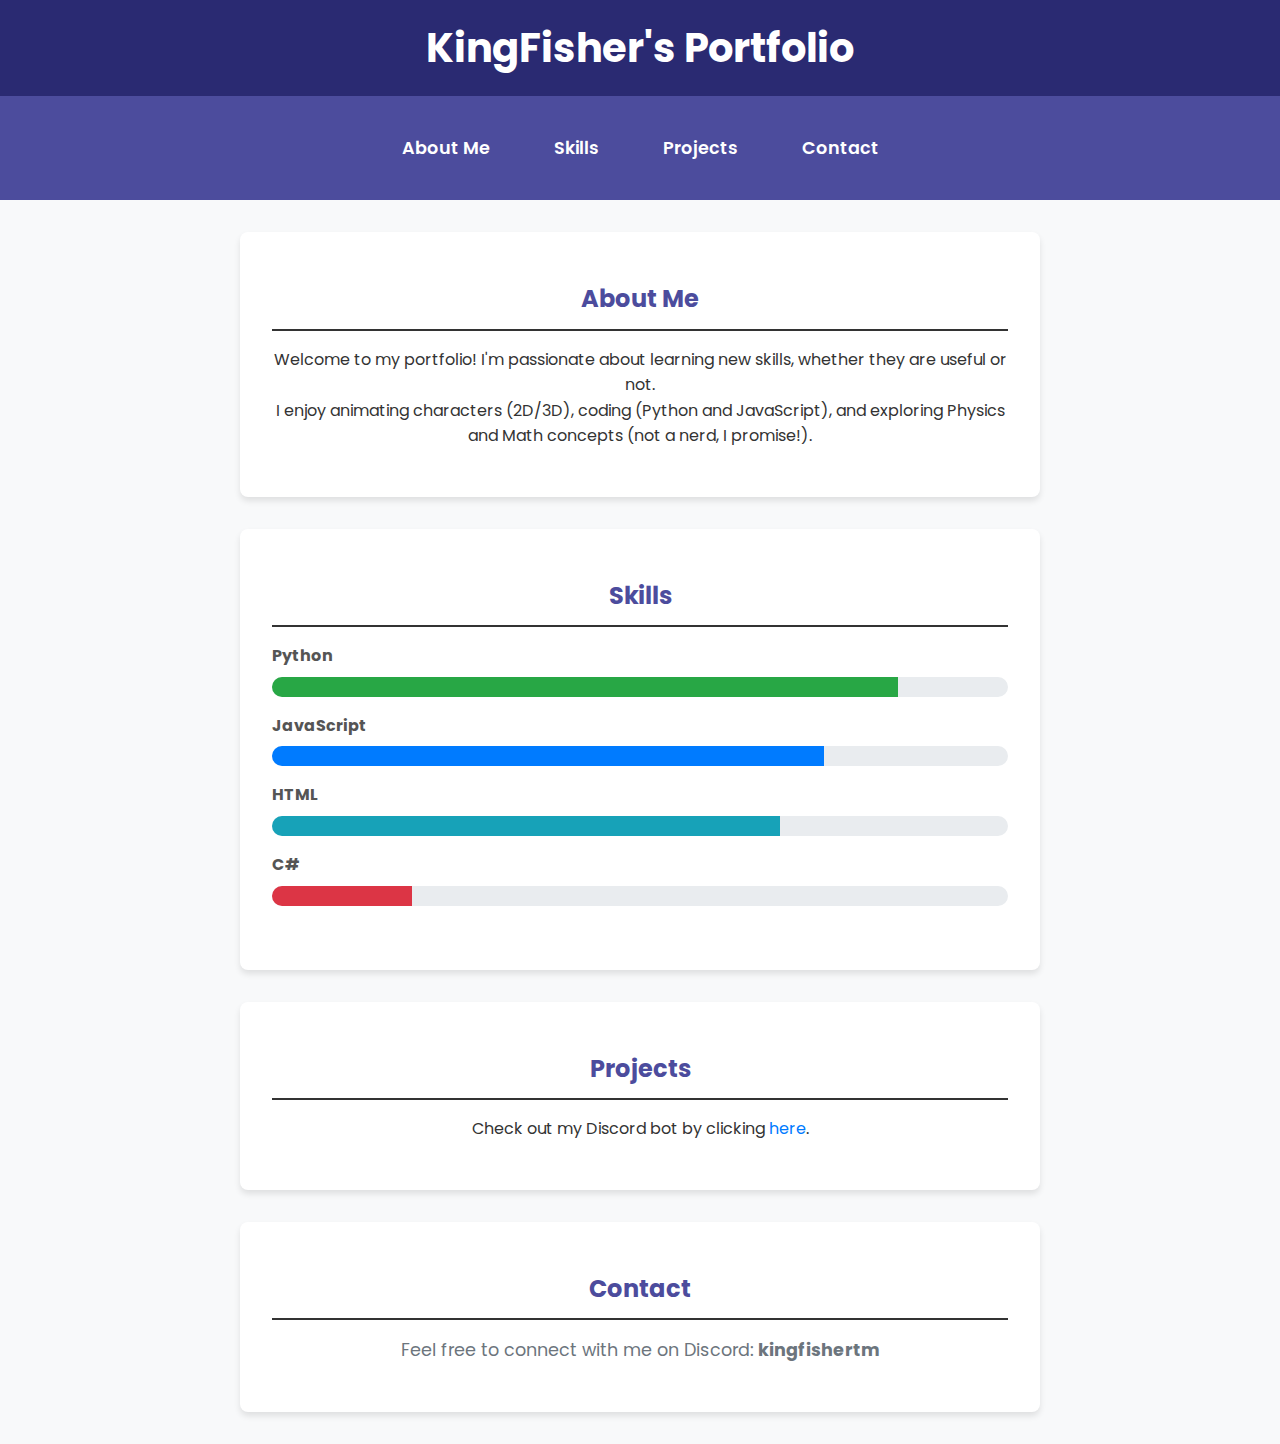
==== index.html @ 5a69e148 "Update index.html" ====
<!DOCTYPE html>
<html lang="en">
<head>
    <meta charset="UTF-8">
    <meta name="viewport" content="width=device-width, initial-scale=1.0">
    <title>🐦KingFisher's Portfolio</title>
    <!-- Link to external CSS -->
    <link rel="stylesheet" href="styles.css">
    <!-- Link to Google Fonts for styling -->
    <link href="https://fonts.googleapis.com/css2?family=Poppins:wght@300;400;600&display=swap" rel="stylesheet">
    <!-- Script inclusion -->
    <script defer src="script.js"></script>
    <style>
        /* Reset and General Styling */
        * {
            margin: 0;
            padding: 0;
            box-sizing: border-box;
        }
        
        body {
            font-family: 'Poppins', sans-serif;
            line-height: 1.6;
            color: #333;
            background-color: #f8f9fa;
        }

        /* Header Styling */
        header {
            background-color: #2a2a72;
            color: #fff;
            padding: 1rem;
            text-align: center;
        }

        header h1 {
            font-size: 2.5rem;
        }

        /* Navigation Bar */
        nav {
            background-color: #4c4c9d;
            text-align: center;
        }

        nav ul {
            list-style-type: none;
        }

        nav ul li {
            display: inline-block;
            margin: 0.5rem 1rem;
        }

        nav ul li a {
            color: #fff;
            text-decoration: none;
            font-size: 1.1rem;
            font-weight: 600;
            transition: color 0.3s ease;
        }

        nav ul li a:hover {
            color: #ffc107;
        }

        /* Section Styling */
        .portfolio-section {
            padding: 3rem 2rem;
            background-color: #fff;
            margin: 2rem auto;
            max-width: 800px;
            border-radius: 8px;
            box-shadow: 0 4px 6px rgba(0, 0, 0, 0.1);
        }

        .portfolio-section h2 {
            text-align: center;
            margin-bottom: 1rem;
            color: #4c4c9d;
        }

        .portfolio-section p {
            text-align: center;
            font-size: 1rem;
        }

        /* Skills Section */
        #skills ul {
            list-style: none;
        }

        #skills li {
            margin: 1rem 0;
            font-weight: bold;
            position: relative;
        }

        .skill-name {
            display: block;
            margin-bottom: 0.5rem;
            color: #555;
        }

        .progress-bar {
            width: 100%;
            background-color: #e9ecef;
            height: 20px;
            border-radius: 10px;
            overflow: hidden;
            position: relative;
        }

        .progress-bar::before {
            content: '';
            position: absolute;
            height: 100%;
            background-color: #6c757d;
        }

        /* Skill Levels */
        #skills li:nth-child(1) .progress-bar::before { width: 85%; background-color: #28a745; }
        #skills li:nth-child(2) .progress-bar::before { width: 75%; background-color: #007bff; }
        #skills li:nth-child(3) .progress-bar::before { width: 69%; background-color: #17a2b8; }
        #skills li:nth-child(4) .progress-bar::before { width: 19%; background-color: #dc3545; }

        /* Contact Section */
        #contact p {
            font-size: 1.1rem;
            color: #6c757d;
        }

        /* Links */
        a {
            color: #007bff;
            text-decoration: none;
            transition: color 0.3s ease;
        }

        a:hover {
            color: #0056b3;
            text-decoration: underline;
        }
    </style>
</head>
<body>
    <!-- Header -->
    <header>
        <h1>KingFisher's Portfolio</h1>
    </header>
    
    <!-- Navigation -->
    <nav>
        <ul>
            <li><a href="#about">About Me</a></li>
            <li><a href="#skills">Skills</a></li>
            <li><a href="#projects">Projects</a></li>
            <li><a href="#contact">Contact</a></li>
        </ul>
    </nav>

    <!-- About Section -->
    <section id="about" class="portfolio-section">
        <h2>About Me</h2>
        <p>Welcome to my portfolio! I'm passionate about learning new skills, whether they are useful or not.<br>
        I enjoy animating characters (2D/3D), coding (Python and JavaScript), and exploring Physics and Math concepts (not a nerd, I promise!).</p>
    </section>

    <!-- Skills Section -->
    <section id="skills" class="portfolio-section">
        <h2>Skills</h2>
        <ul>
            <li>
                <span class="skill-name">Python</span>
                <div class="progress-bar"></div>
            </li>
            <li>
                <span class="skill-name">JavaScript</span>
                <div class="progress-bar"></div>
            </li>
            <li>
                <span class="skill-name">HTML</span>
                <div class="progress-bar"></div>
            </li>
            <li>
                <span class="skill-name">C#</span>
                <div class="progress-bar"></div>
            </li>
        </ul>
    </section>

    <!-- Projects Section -->
    <section id="projects" class="portfolio-section">
        <h2>Projects</h2>
        <p>Check out my Discord bot by clicking <a href="https://discord.com/oauth2/authorize?client_id=1296848509009662054&permissions=8&integration_type=0&scope=bot" target="_blank">here</a>.</p>
    </section>

    <!-- Contact Section -->
    <section id="contact" class="portfolio-section">
        <h2>Contact</h2>
        <p>Feel free to connect with me on Discord: <strong>kingfishertm</strong></p>
    </section>
</body>
</html>
---- styles.css ----
body {
    font-family: 'Arial', sans-serif;
    margin: 0;
    padding: 0;
    background-color: #f4f4f4;
    color: #333;
    overflow-y: scroll; /* Add scrollbar for vertical overflow */
}

header, nav {
    background-color: #333;
    color: white;
    text-align: center;
    padding: 1em;
}

nav {
    overflow: hidden;
    display: flex;
    justify-content: center;
    margin-bottom: 20px;
}

nav ul {
    padding: 0;
    margin: 0;
    list-style: none;
    display: flex;
}

nav li {
    margin: 0 15px;
}

nav a {
    display: block;
    color: white;
    text-align: center;
    padding: 14px 16px;
    text-decoration: none;
    transition: background-color 0.3s;
}

nav a:hover {
    background-color: #555;
}

.portfolio-section {
    background-color: #fff;
    border-radius: 8px;
    box-shadow: 0 0 10px rgba(0, 0, 0, 0.1);
    padding: 30px;
    margin: 20px 0;
}

.portfolio-section h2 {
    color: #333;
    border-bottom: 2px solid #333;
    padding-bottom: 10px;
}

.portfolio-section p {
    font-size: 16px;
    line-height: 1.6;
}

ul {
    list-style: none;
}

footer {
    background-color: #333;
    color: white;
    text-align: center;
    padding: 1em;
    position: fixed;
    bottom: 0;
    width: 100%;
}
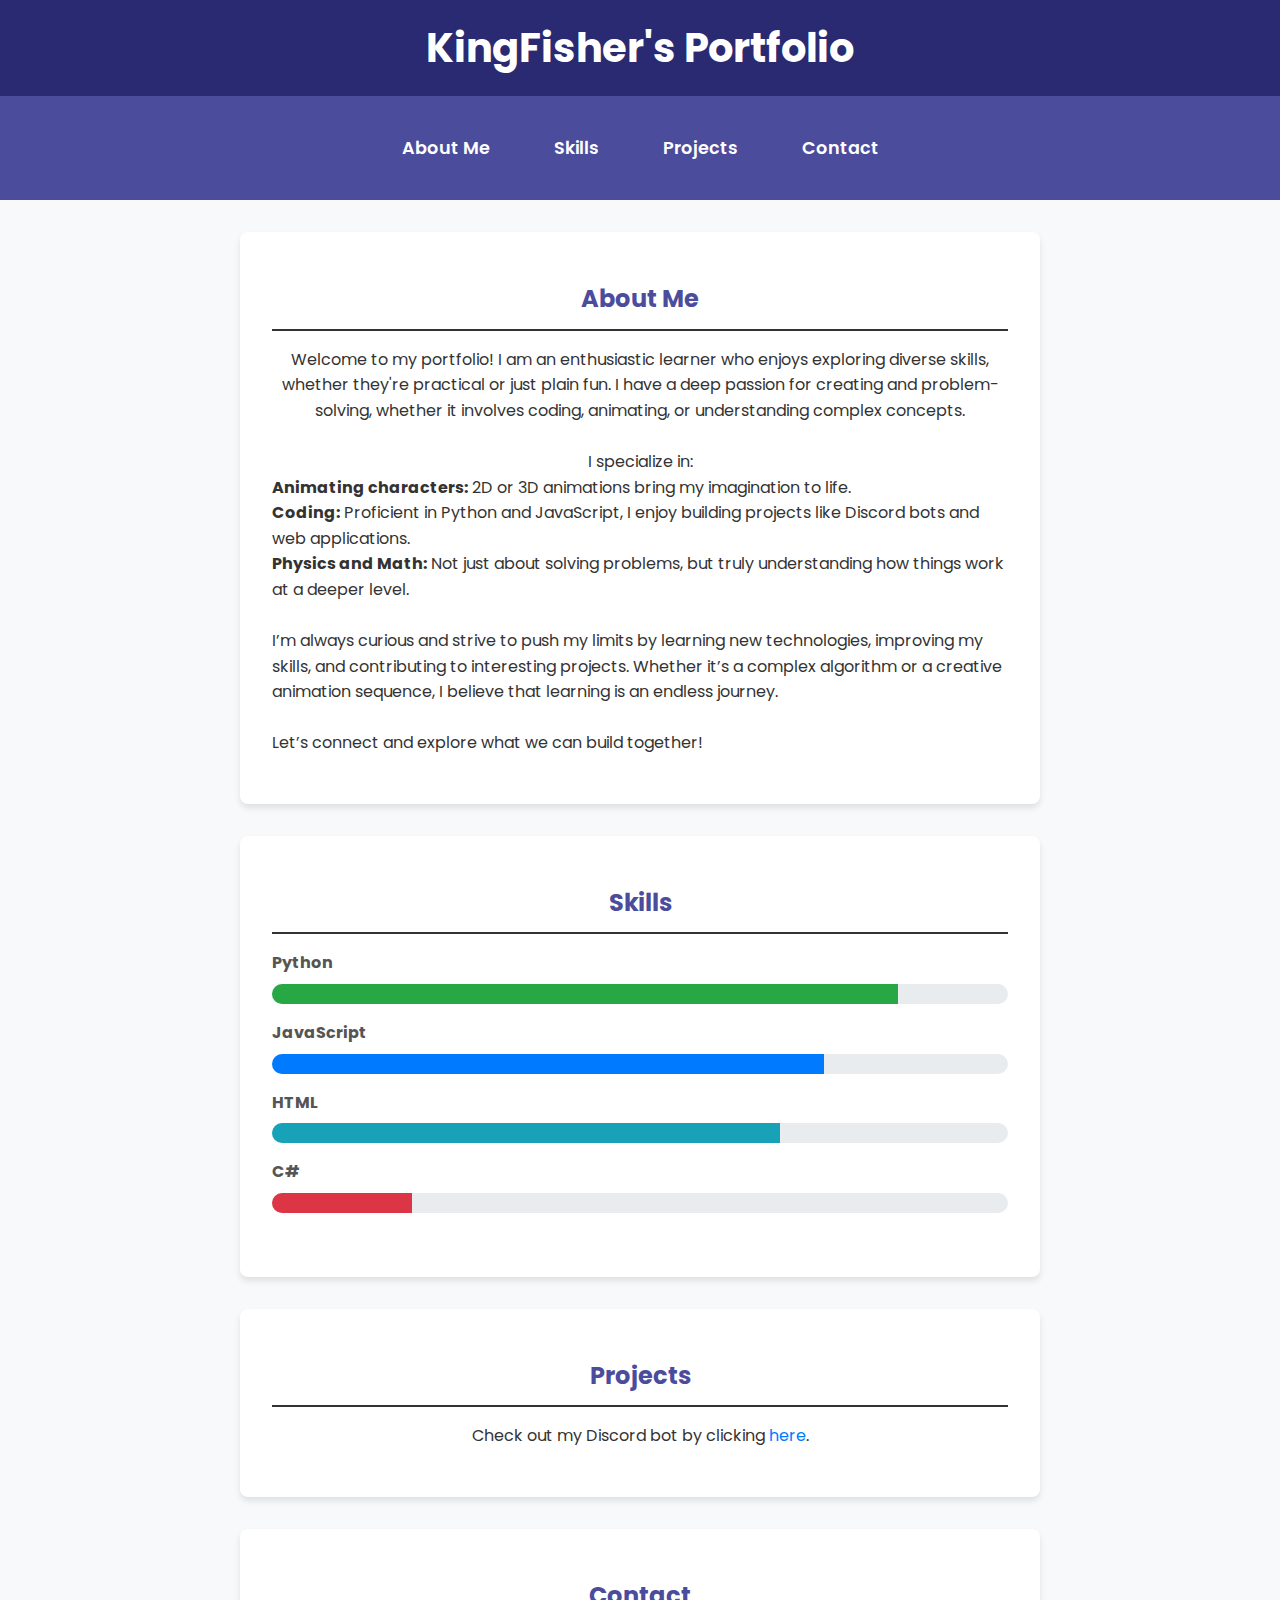
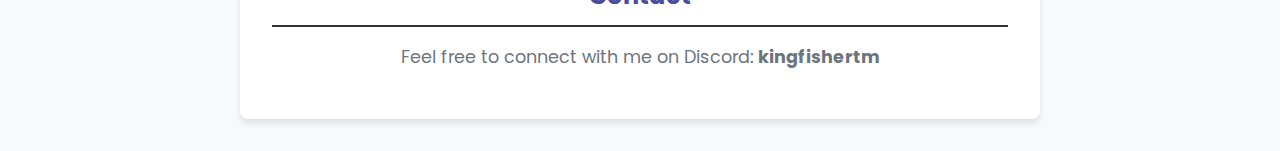
==== commit e1838005: "Update index.html" ====
--- a/index.html
+++ b/index.html
@@ -161,10 +161,25 @@
 
     <!-- About Section -->
     <section id="about" class="portfolio-section">
-        <h2>About Me</h2>
-        <p>Welcome to my portfolio! I'm passionate about learning new skills, whether they are useful or not.<br>
-        I enjoy animating characters (2D/3D), coding (Python and JavaScript), and exploring Physics and Math concepts (not a nerd, I promise!).</p>
-    </section>
+    <h2>About Me</h2>
+    <p>
+        Welcome to my portfolio! I am an enthusiastic learner who enjoys exploring diverse skills, whether they're practical or just plain fun. 
+        I have a deep passion for creating and problem-solving, whether it involves coding, animating, or understanding complex concepts.
+        <br><br>
+        I specialize in:
+        <ul>
+            <li><strong>Animating characters:</strong> 2D or 3D animations bring my imagination to life.</li>
+            <li><strong>Coding:</strong> Proficient in Python and JavaScript, I enjoy building projects like Discord bots and web applications.</li>
+            <li><strong>Physics and Math:</strong> Not just about solving problems, but truly understanding how things work at a deeper level.</li>
+        </ul>
+        <br>
+        I’m always curious and strive to push my limits by learning new technologies, improving my skills, and contributing to interesting projects. 
+        Whether it’s a complex algorithm or a creative animation sequence, I believe that learning is an endless journey.
+        <br><br>
+        Let’s connect and explore what we can build together!
+    </p>
+</section>
+
 
     <!-- Skills Section -->
     <section id="skills" class="portfolio-section">
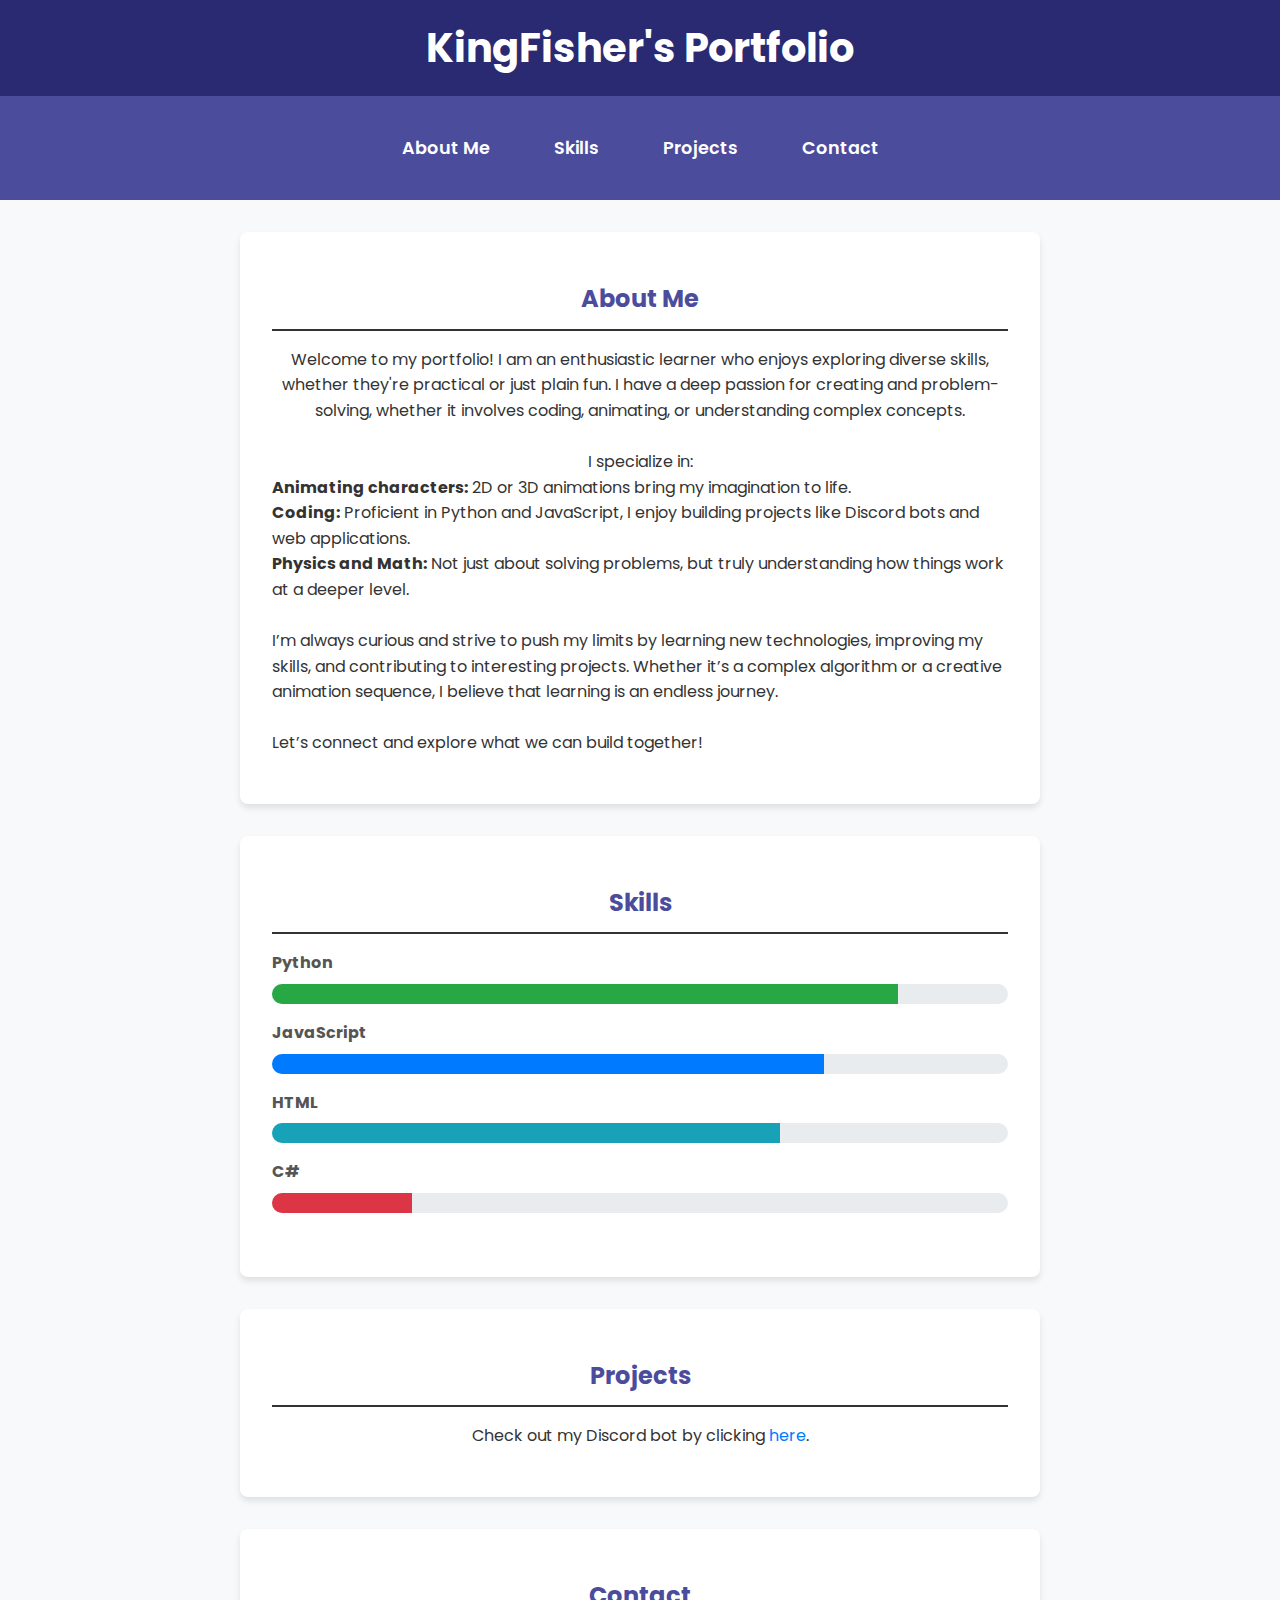
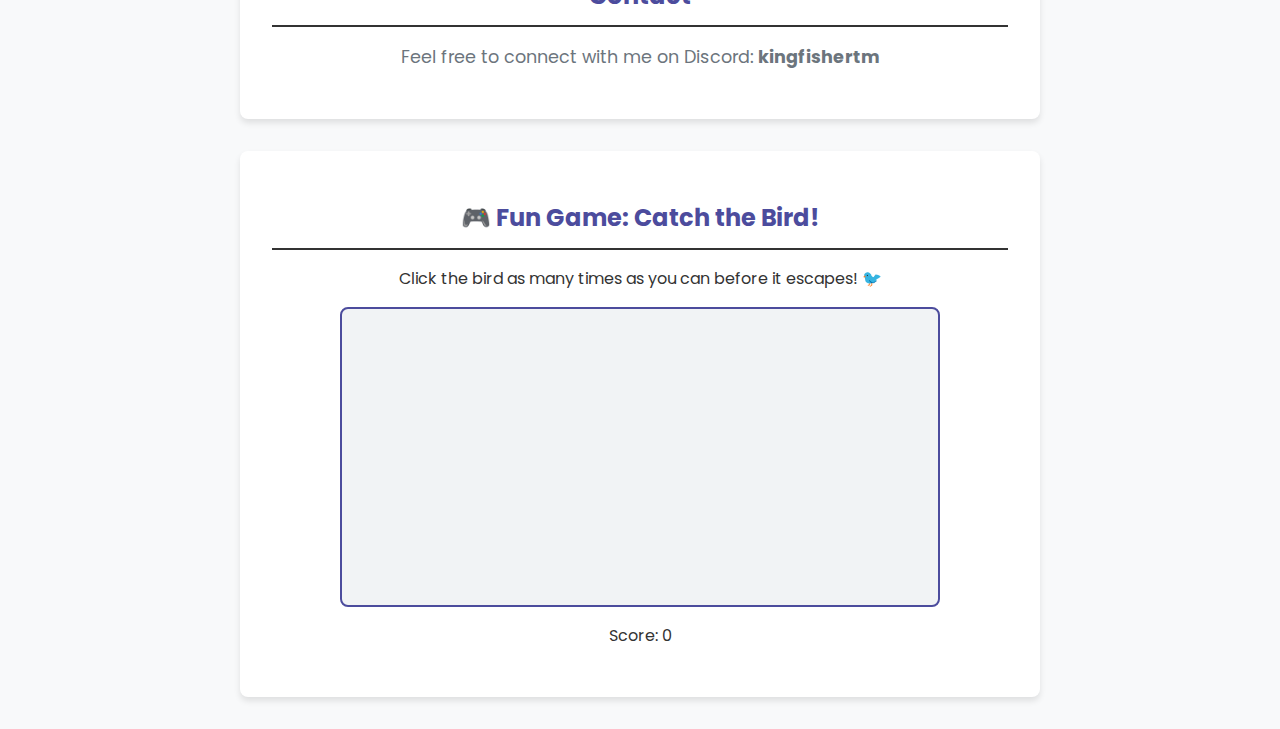
==== commit 8963df1c: "Update index.html" ====
--- a/index.html
+++ b/index.html
@@ -215,5 +215,71 @@
         <h2>Contact</h2>
         <p>Feel free to connect with me on Discord: <strong>kingfishertm</strong></p>
     </section>
+
+    <!-- mini game Section -->
+    <!-- Fun Game Section -->
+<section id="fun-game" class="portfolio-section">
+    <h2>🎮 Fun Game: Catch the Bird!</h2>
+    <p>Click the bird as many times as you can before it escapes! 🐦</p>
+    <div id="game-container">
+        <div id="bird"></div>
+    </div>
+    <p>Score: <span id="score">0</span></p>
+</section>
+
+<style>
+    /* Game Styling */
+    #game-container {
+        position: relative;
+        width: 100%;
+        max-width: 600px;
+        height: 300px;
+        margin: 1rem auto;
+        background-color: #f1f3f5;
+        border: 2px solid #4c4c9d;
+        border-radius: 8px;
+        overflow: hidden;
+        cursor: crosshair;
+    }
+
+    #bird {
+        position: absolute;
+        width: 50px;
+        height: 50px;
+        background-image: url('https://cdn-icons-png.flaticon.com/512/616/616490.png');
+        background-size: cover;
+        border-radius: 50%;
+        transition: top 0.5s, left 0.5s;
+    }
+</style>
+
+<script>
+    // Game Logic
+    const bird = document.getElementById('bird');
+    const scoreElement = document.getElementById('score');
+    let score = 0;
+
+    function moveBird() {
+        const gameContainer = document.getElementById('game-container');
+        const maxX = gameContainer.clientWidth - bird.clientWidth;
+        const maxY = gameContainer.clientHeight - bird.clientHeight;
+
+        const randomX = Math.floor(Math.random() * maxX);
+        const randomY = Math.floor(Math.random() * maxY);
+
+        bird.style.left = randomX + 'px';
+        bird.style.top = randomY + 'px';
+    }
+
+    bird.addEventListener('click', () => {
+        score++;
+        scoreElement.textContent = score;
+        moveBird();
+    });
+
+    setInterval(moveBird, 1000); // Move the bird every 1 second
+    moveBird(); // Initial position
+</script>
+
 </body>
 </html>
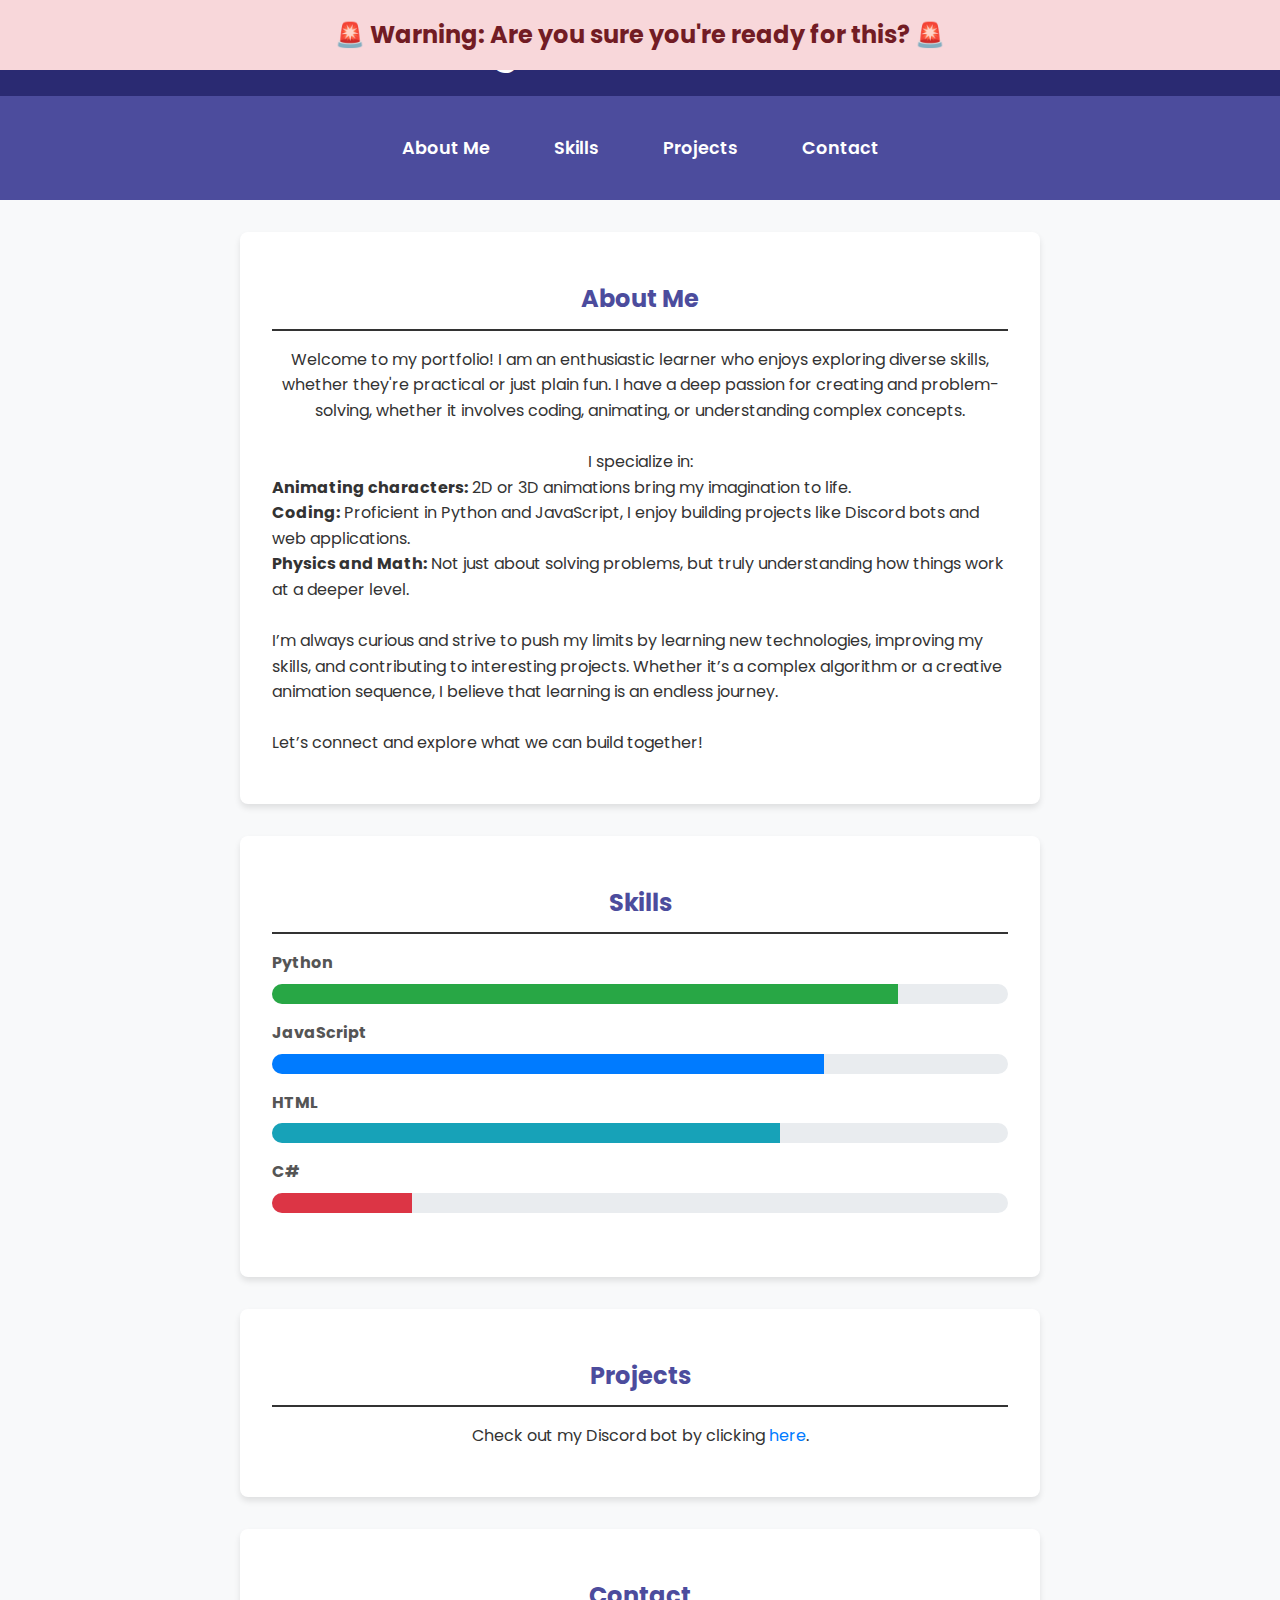
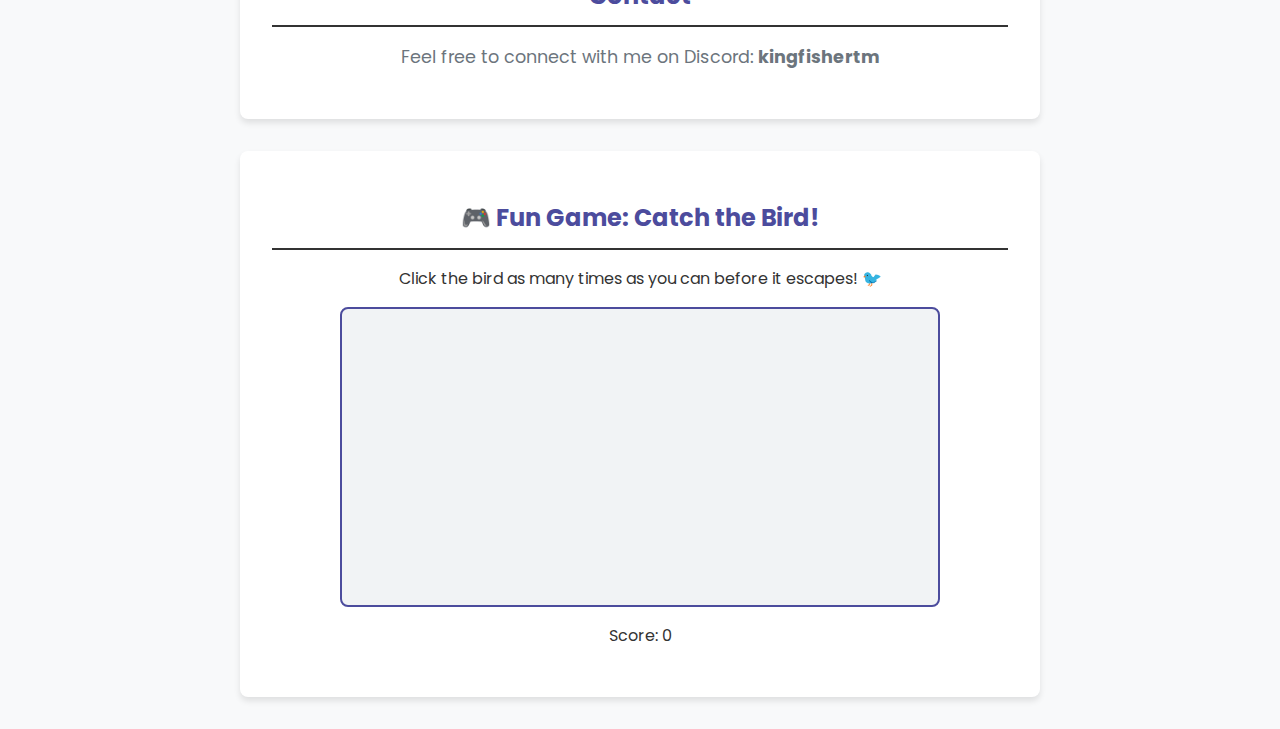
==== commit bd127966: "Update index.html" ====
--- a/index.html
+++ b/index.html
@@ -216,18 +216,48 @@
         <p>Feel free to connect with me on Discord: <strong>kingfishertm</strong></p>
     </section>
 
-    <!-- mini game Section -->
-    <!-- Fun Game Section -->
+    <!-- Prank Section -->
+<div id="prank-message" class="prank-message">
+    🚨 Warning: Are you sure you're ready for this? 🚨
+</div>
+
+<!-- Fun Game Section -->
 <section id="fun-game" class="portfolio-section">
     <h2>🎮 Fun Game: Catch the Bird!</h2>
     <p>Click the bird as many times as you can before it escapes! 🐦</p>
     <div id="game-container">
         <div id="bird"></div>
+        <!-- Star Effect -->
+        <div id="star-effect">⭐</div>
     </div>
     <p>Score: <span id="score">0</span></p>
 </section>
 
 <style>
+    /* Prank Message Styling */
+    .prank-message {
+        background-color: #f8d7da;
+        color: #721c24;
+        text-align: center;
+        padding: 1rem;
+        font-size: 1.5rem;
+        font-weight: bold;
+        position: absolute;
+        width: 100%;
+        top: 0;
+        left: 0;
+        z-index: 999;
+        animation: shake 0.5s ease-out 3; /* Shake effect */
+    }
+
+    @keyframes shake {
+        0% { transform: translateX(0); }
+        25% { transform: translateX(-10px); }
+        50% { transform: translateX(10px); }
+        75% { transform: translateX(-10px); }
+        100% { transform: translateX(0); }
+    }
+
     /* Game Styling */
     #game-container {
         position: relative;
@@ -244,19 +274,53 @@
 
     #bird {
         position: absolute;
-        width: 50px;
-        height: 50px;
-        background-image: url('https://cdn-icons-png.flaticon.com/512/616/616490.png');
+        width: 60px;
+        height: 60px;
+        background-image: url('https://cdn-icons-png.flaticon.com/512/616/616490.png'); /* Bird Icon */
         background-size: cover;
-        border-radius: 50%;
         transition: top 0.5s, left 0.5s;
     }
+
+    /* Star Effect */
+    #star-effect {
+        position: absolute;
+        top: 50%;
+        left: 50%;
+        font-size: 3rem;
+        color: gold;
+        opacity: 0;
+        transform: translate(-50%, -50%);
+        animation: fadeEffect 2s ease-out;
+        display: none;
+    }
+
+    @keyframes fadeEffect {
+        0% {
+            opacity: 0;
+            transform: translate(-50%, -50%) scale(0.8);
+        }
+        50% {
+            opacity: 1;
+            transform: translate(-50%, -50%) scale(1.2);
+        }
+        100% {
+            opacity: 0;
+            transform: translate(-50%, -50%) scale(1);
+        }
+    }
 </style>
 
 <script>
+    // Prank Removal Logic
+    setTimeout(() => {
+        const prankMessage = document.getElementById('prank-message');
+        prankMessage.style.display = 'none'; // Hide prank message after a few seconds
+    }, 4000); // Wait for 4 seconds
+
     // Game Logic
     const bird = document.getElementById('bird');
     const scoreElement = document.getElementById('score');
+    const starEffect = document.getElementById('star-effect');
     let score = 0;
 
     function moveBird() {
@@ -275,11 +339,29 @@
         score++;
         scoreElement.textContent = score;
         moveBird();
+
+        // Check if score is a multiple of 10
+        if (score % 10 === 0) {
+            triggerStarEffect();
+        }
     });
+
+    function triggerStarEffect() {
+        starEffect.style.display = 'block'; // Show star
+        starEffect.style.animation = 'fadeEffect 2s ease-out'; // Apply animation
+
+        // Hide star after animation ends
+        setTimeout(() => {
+            starEffect.style.display = 'none';
+        }, 2000);
+    }
 
     setInterval(moveBird, 1000); // Move the bird every 1 second
     moveBird(); // Initial position
 </script>
 
+
+
+
 </body>
 </html>
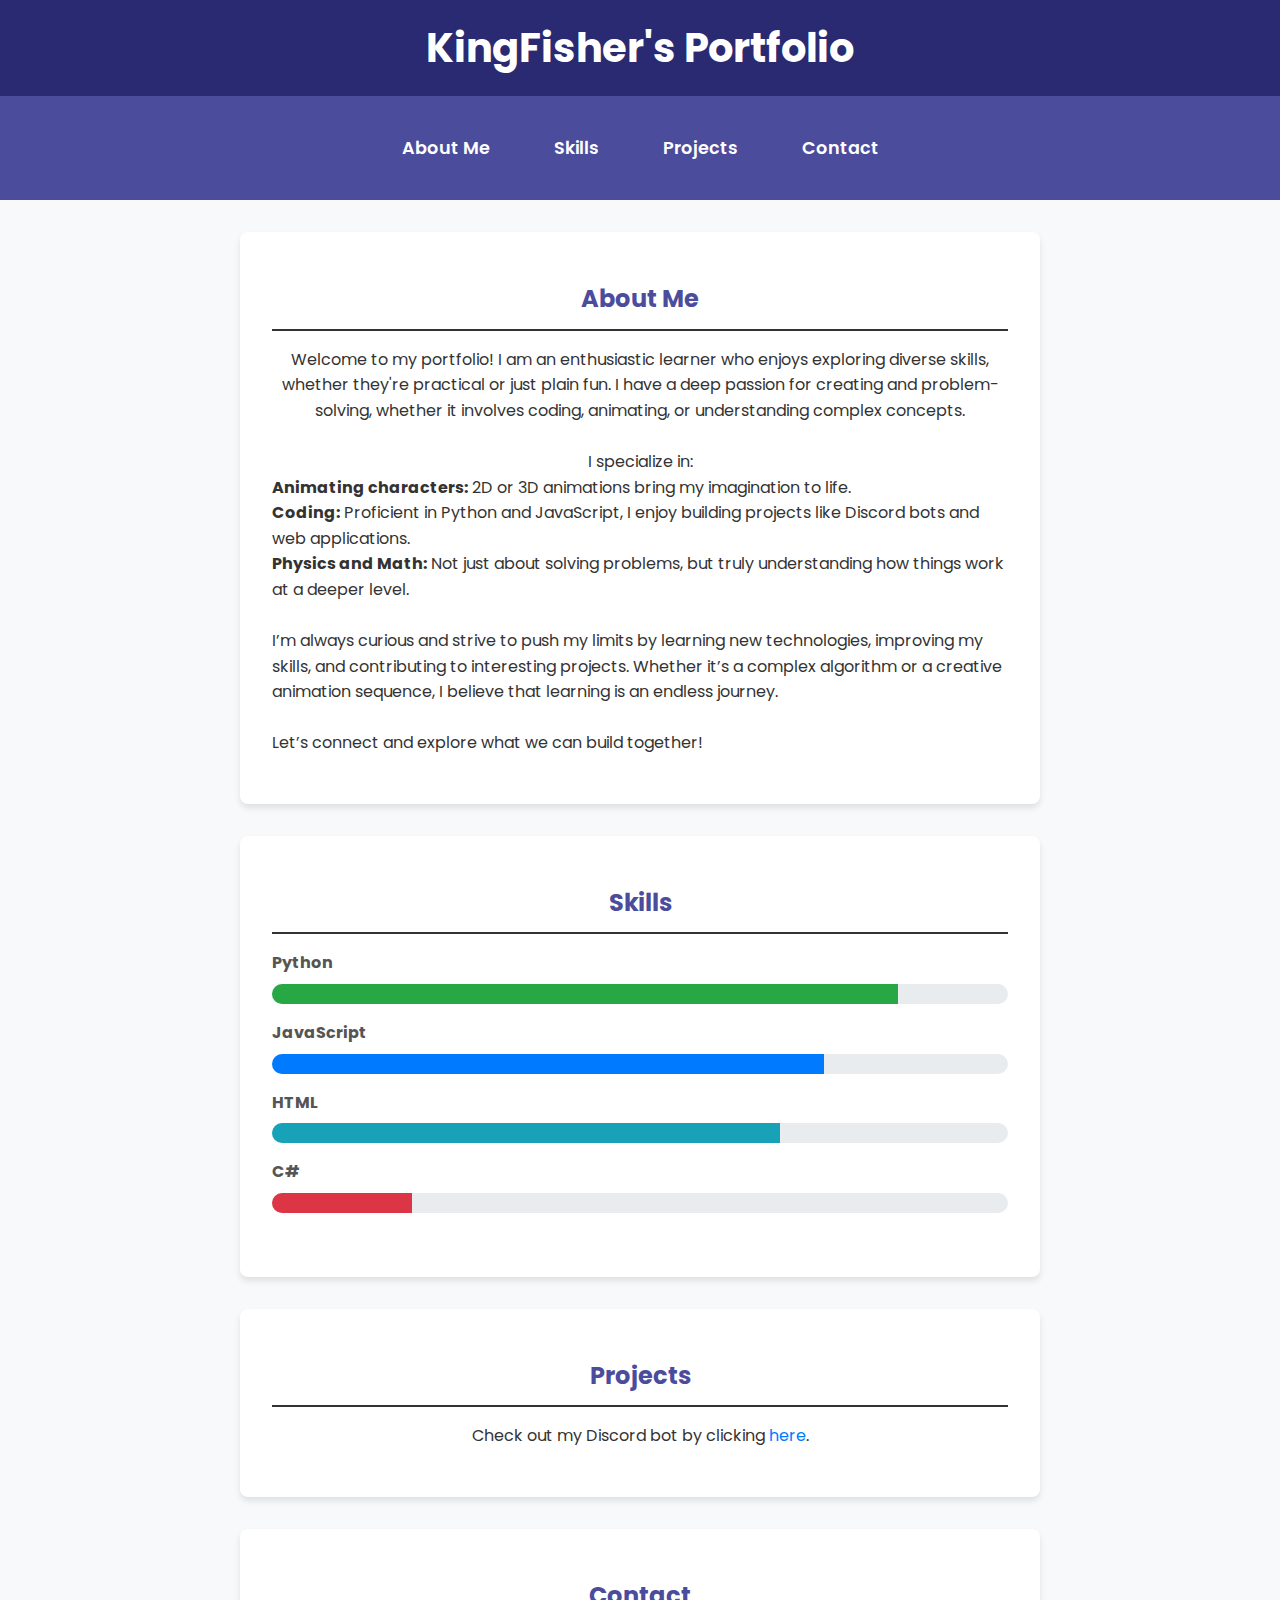
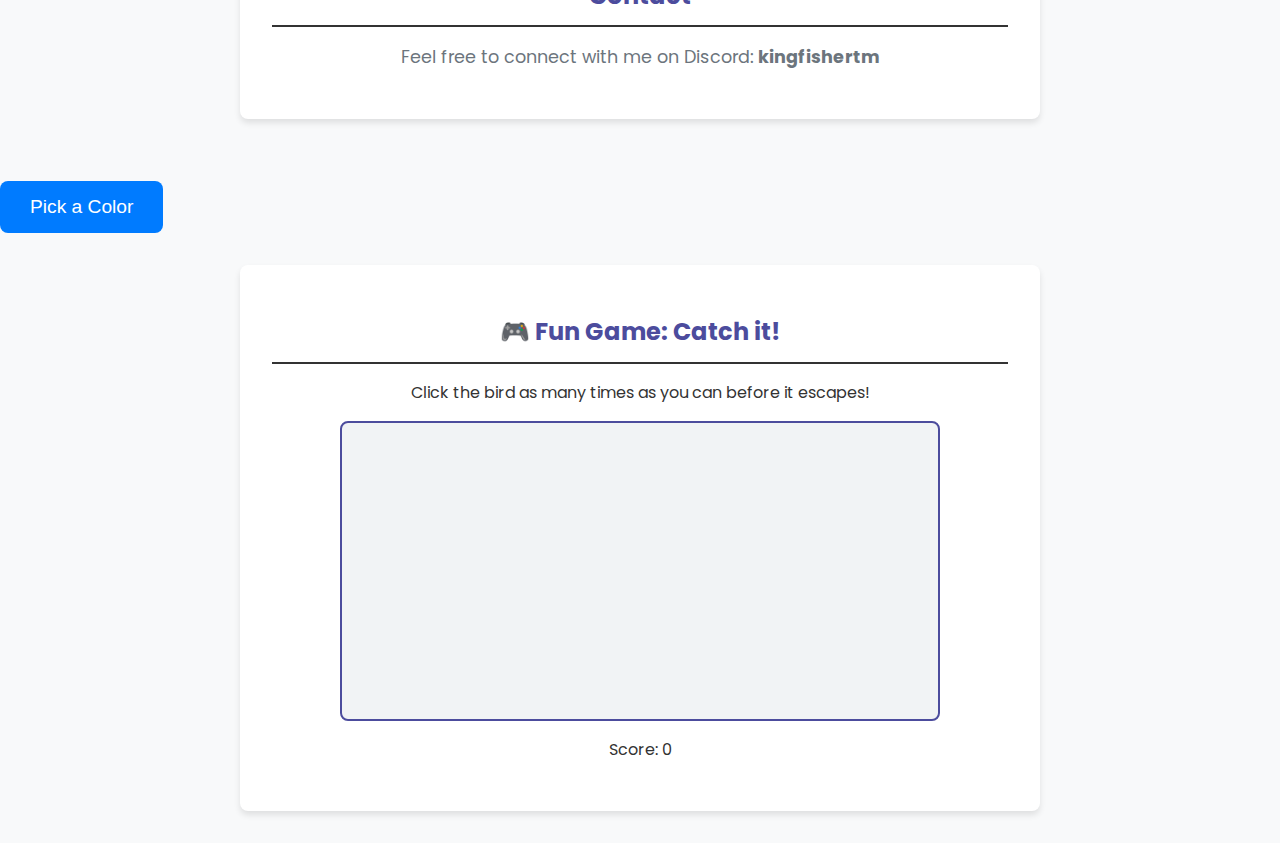
==== commit 9db08bc0: "Update index.html" ====
--- a/index.html
+++ b/index.html
@@ -23,6 +23,11 @@
             line-height: 1.6;
             color: #333;
             background-color: #f8f9fa;
+            background-color: #f8f9fa;  /* Default background color */
+            background-image: url('https://www.birdguides-cdn.com/cdn/gallery/birds/DSC_2908_16.jpg'); 
+            background-size: contain; 
+            background-position: center; 
+            background-attachment: fixed;
         }
 
         /* Header Styling */
@@ -140,6 +145,78 @@
         a:hover {
             color: #0056b3;
             text-decoration: underline;
+        }
+
+        /* Color Picker Styling */
+        #color-btn {
+            margin-top: 30px;
+            padding: 15px 30px;
+            font-size: 1.2rem;
+            background-color: #007bff;
+            color: white;
+            border: none;
+            border-radius: 8px;
+            cursor: pointer;
+            transition: background-color 0.3s ease;
+        }
+
+        #color-btn:hover {
+            background-color: #0056b3;
+        }
+
+        #color-input {
+            display: none;
+        }
+
+        /* Game Styling */
+        #game-container {
+            position: relative;
+            width: 100%;
+            max-width: 600px;
+            height: 300px;
+            margin: 1rem auto;
+            background-color: #f1f3f5;
+            border: 2px solid #4c4c9d;
+            border-radius: 8px;
+            overflow: hidden;
+            cursor: crosshair;
+        }
+
+        #bird {
+            position: absolute;
+            width: 60px;
+            height: 60px;
+            background-image: url('https://cdn-icons-png.flaticon.com/512/616/616490.png'); /* Bird Icon */
+            background-size: cover;
+            transition: top 0.5s, left 0.5s;
+        }
+
+        /* Star Effect */
+        #star-effect {
+            position: absolute;
+            top: 50%;
+            left: 50%;
+            font-size: 3rem;
+            color: gold;
+            opacity: 0;
+            transform: translate(-50%, -50%);
+            animation: fadeEffect 2s ease-out;
+            display: none;
+        }
+
+        @keyframes fadeEffect {
+            0% {
+                opacity: 0;
+                transform: translate(-50%, -50%) scale(0.8);
+            }
+            50% {
+                opacity: 1;
+                transform: translate(-50%, -50%) scale(1.2);
+            }
+            100% {
+                opacity: 0;
+                transform: translate(-50%, -50%) scale(1);
+            }
         }
     </style>
 </head>
@@ -161,25 +238,24 @@
 
     <!-- About Section -->
     <section id="about" class="portfolio-section">
-    <h2>About Me</h2>
-    <p>
-        Welcome to my portfolio! I am an enthusiastic learner who enjoys exploring diverse skills, whether they're practical or just plain fun. 
-        I have a deep passion for creating and problem-solving, whether it involves coding, animating, or understanding complex concepts.
-        <br><br>
-        I specialize in:
-        <ul>
-            <li><strong>Animating characters:</strong> 2D or 3D animations bring my imagination to life.</li>
-            <li><strong>Coding:</strong> Proficient in Python and JavaScript, I enjoy building projects like Discord bots and web applications.</li>
-            <li><strong>Physics and Math:</strong> Not just about solving problems, but truly understanding how things work at a deeper level.</li>
-        </ul>
-        <br>
-        I’m always curious and strive to push my limits by learning new technologies, improving my skills, and contributing to interesting projects. 
-        Whether it’s a complex algorithm or a creative animation sequence, I believe that learning is an endless journey.
-        <br><br>
-        Let’s connect and explore what we can build together!
-    </p>
-</section>
-
+        <h2>About Me</h2>
+        <p>
+            Welcome to my portfolio! I am an enthusiastic learner who enjoys exploring diverse skills, whether they're practical or just plain fun. 
+            I have a deep passion for creating and problem-solving, whether it involves coding, animating, or understanding complex concepts.
+            <br><br>
+            I specialize in:
+            <ul>
+                <li><strong>Animating characters:</strong> 2D or 3D animations bring my imagination to life.</li>
+                <li><strong>Coding:</strong> Proficient in Python and JavaScript, I enjoy building projects like Discord bots and web applications.</li>
+                <li><strong>Physics and Math:</strong> Not just about solving problems, but truly understanding how things work at a deeper level.</li>
+            </ul>
+            <br>
+            I’m always curious and strive to push my limits by learning new technologies, improving my skills, and contributing to interesting projects. 
+            Whether it’s a complex algorithm or a creative animation sequence, I believe that learning is an endless journey.
+            <br><br>
+            Let’s connect and explore what we can build together!
+        </p>
+    </section>
 
     <!-- Skills Section -->
     <section id="skills" class="portfolio-section">
@@ -216,152 +292,74 @@
         <p>Feel free to connect with me on Discord: <strong>kingfishertm</strong></p>
     </section>
 
-    <!-- Prank Section -->
-<div id="prank-message" class="prank-message">
-    🚨 Warning: Are you sure you're ready for this? 🚨
-</div>
-
-<!-- Fun Game Section -->
-<section id="fun-game" class="portfolio-section">
-    <h2>🎮 Fun Game: Catch the Bird!</h2>
-    <p>Click the bird as many times as you can before it escapes! 🐦</p>
-    <div id="game-container">
-        <div id="bird"></div>
-        <!-- Star Effect -->
-        <div id="star-effect">⭐</div>
-    </div>
-    <p>Score: <span id="score">0</span></p>
-</section>
-
-<style>
-    /* Prank Message Styling */
-    .prank-message {
-        background-color: #f8d7da;
-        color: #721c24;
-        text-align: center;
-        padding: 1rem;
-        font-size: 1.5rem;
-        font-weight: bold;
-        position: absolute;
-        width: 100%;
-        top: 0;
-        left: 0;
-        z-index: 999;
-        animation: shake 0.5s ease-out 3; /* Shake effect */
-    }
-
-    @keyframes shake {
-        0% { transform: translateX(0); }
-        25% { transform: translateX(-10px); }
-        50% { transform: translateX(10px); }
-        75% { transform: translateX(-10px); }
-        100% { transform: translateX(0); }
-    }
-
-    /* Game Styling */
-    #game-container {
-        position: relative;
-        width: 100%;
-        max-width: 600px;
-        height: 300px;
-        margin: 1rem auto;
-        background-color: #f1f3f5;
-        border: 2px solid #4c4c9d;
-        border-radius: 8px;
-        overflow: hidden;
-        cursor: crosshair;
-    }
-
-    #bird {
-        position: absolute;
-        width: 60px;
-        height: 60px;
-        background-image: url('https://cdn-icons-png.flaticon.com/512/616/616490.png'); /* Bird Icon */
-        background-size: cover;
-        transition: top 0.5s, left 0.5s;
-    }
-
-    /* Star Effect */
-    #star-effect {
-        position: absolute;
-        top: 50%;
-        left: 50%;
-        font-size: 3rem;
-        color: gold;
-        opacity: 0;
-        transform: translate(-50%, -50%);
-        animation: fadeEffect 2s ease-out;
-        display: none;
-    }
-
-    @keyframes fadeEffect {
-        0% {
-            opacity: 0;
-            transform: translate(-50%, -50%) scale(0.8);
-        }
-        50% {
-            opacity: 1;
-            transform: translate(-50%, -50%) scale(1.2);
-        }
-        100% {
-            opacity: 0;
-            transform: translate(-50%, -50%) scale(1);
-        }
-    }
-</style>
-
-<script>
-    // Prank Removal Logic
-    setTimeout(() => {
-        const prankMessage = document.getElementById('prank-message');
-        prankMessage.style.display = 'none'; // Hide prank message after a few seconds
-    }, 4000); // Wait for 4 seconds
-
-    // Game Logic
-    const bird = document.getElementById('bird');
-    const scoreElement = document.getElementById('score');
-    const starEffect = document.getElementById('star-effect');
-    let score = 0;
-
-    function moveBird() {
-        const gameContainer = document.getElementById('game-container');
-        const maxX = gameContainer.clientWidth - bird.clientWidth;
-        const maxY = gameContainer.clientHeight - bird.clientHeight;
-
-        const randomX = Math.floor(Math.random() * maxX);
-        const randomY = Math.floor(Math.random() * maxY);
-
-        bird.style.left = randomX + 'px';
-        bird.style.top = randomY + 'px';
-    }
-
-    bird.addEventListener('click', () => {
-        score++;
-        scoreElement.textContent = score;
-        moveBird();
-
-        // Check if score is a multiple of 10
-        if (score % 10 === 0) {
-            triggerStarEffect();
-        }
-    });
-
-    function triggerStarEffect() {
-        starEffect.style.display = 'block'; // Show star
-        starEffect.style.animation = 'fadeEffect 2s ease-out'; // Apply animation
-
-        // Hide star after animation ends
-        setTimeout(() => {
-            starEffect.style.display = 'none';
-        }, 2000);
-    }
-
-    setInterval(moveBird, 1000); // Move the bird every 1 second
-    moveBird(); // Initial position
-</script>
-
-
-
+    <!-- Color Picker Button -->
+    <button id="color-btn">Pick a Color</button>
+    <input type="color" id="color-input">
+
+    <!-- Fun Game Section -->
+    <section id="fun-game" class="portfolio-section">
+        <h2>🎮 Fun Game: Catch it!</h2>
+        <p>Click the bird as many times as you can before it escapes!</p>
+        <div id="game-container">
+            <div id="bird"></div>
+            <!-- Star Effect -->
+            <div id="star-effect">⭐</div>
+        </div>
+        <p>Score: <span id="score">0</span></p>
+    </section>
+
+    <script>
+        // Color Picker Prank
+        document.getElementById('color-btn').addEventListener('click', function() {
+            document.getElementById('color-input').click();
+        });
+
+        document.getElementById('color-input').addEventListener('input', function() {
+            document.body.style.backgroundColor = this.value;
+        });
+
+        // Game Logic
+        const bird = document.getElementById('bird');
+        const scoreElement = document.getElementById('score');
+        const starEffect = document.getElementById('star-effect');
+        let score = 0;
+
+        function moveBird() {
+            const gameContainer = document.getElementById('game-container');
+            const maxX = gameContainer.clientWidth - bird.clientWidth;
+            const maxY = gameContainer.clientHeight - bird.clientHeight;
+
+            const randomX = Math.floor(Math.random() * maxX);
+            const randomY = Math.floor(Math.random() * maxY);
+
+            bird.style.left = randomX + 'px';
+            bird.style.top = randomY + 'px';
+        }
+
+        bird.addEventListener('click', () => {
+            score++;
+            scoreElement.textContent = score;
+            moveBird();
+
+            // Check if score is a multiple of 10
+            if (score % 10 === 0) {
+                triggerStarEffect();
+            }
+        });
+
+        function triggerStarEffect() {
+            starEffect.style.display = 'block'; // Show star
+            starEffect.style.animation = 'fadeEffect 2s ease-out'; // Apply animation
+
+            // Hide star after animation ends
+            setTimeout(() => {
+                starEffect.style.display = 'none';
+            }, 2000);
+        }
+
+        setInterval(moveBird, 1000); // Move the bird every 1 second
+        moveBird(); // Initial position
+    </script>
 
 </body>
 </html>
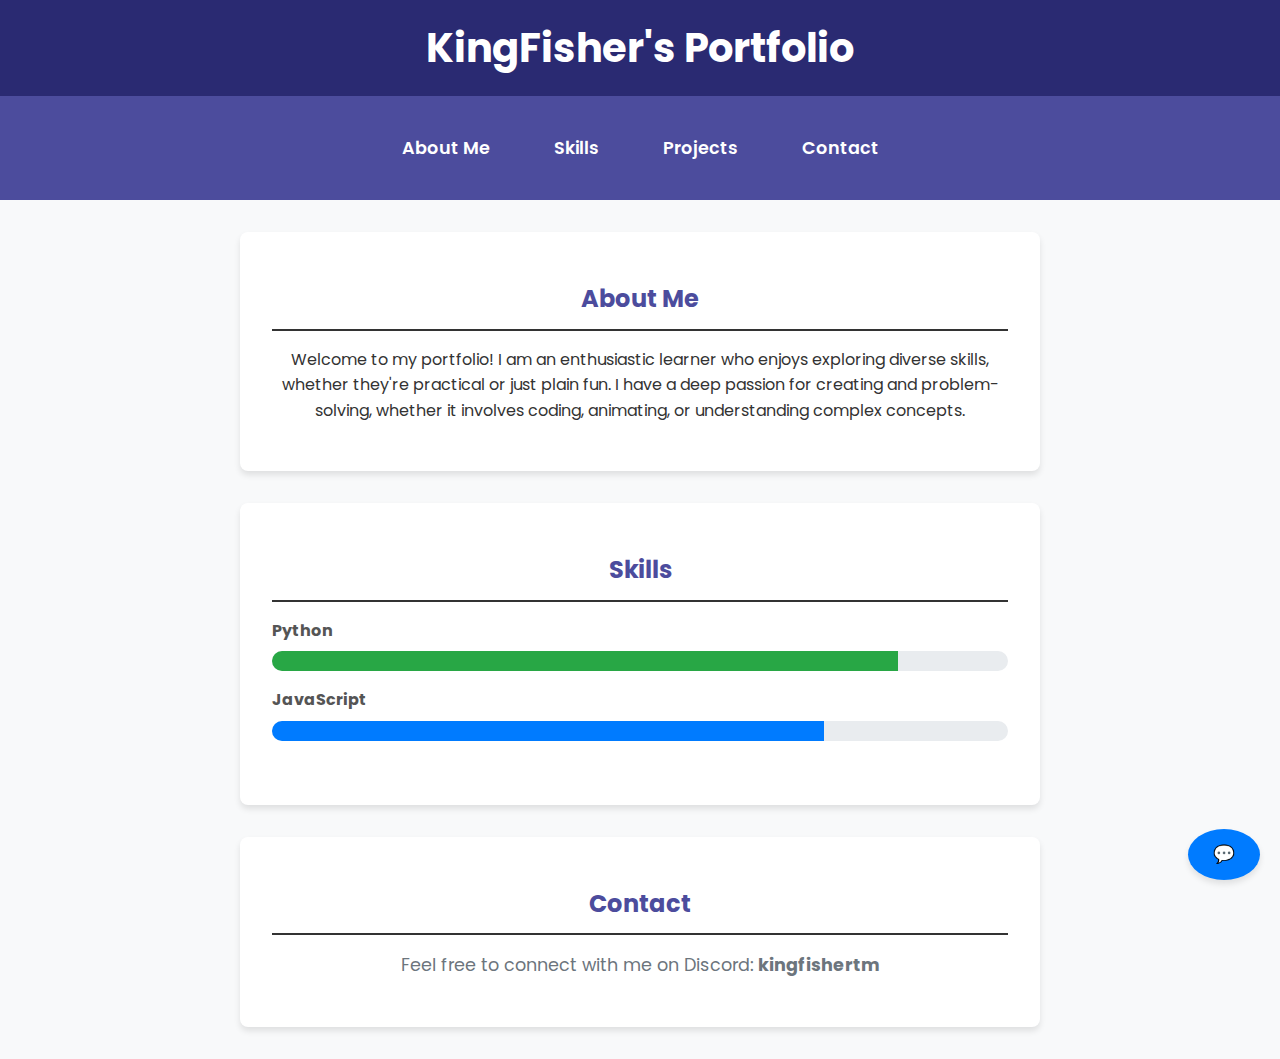
==== commit c3c35993: "Update index.html" ====
--- a/index.html
+++ b/index.html
@@ -8,7 +8,6 @@
     <link rel="stylesheet" href="styles.css">
     <!-- Link to Google Fonts for styling -->
     <link href="https://fonts.googleapis.com/css2?family=Poppins:wght@300;400;600&display=swap" rel="stylesheet">
-    <!-- Script inclusion -->
     <script defer src="script.js"></script>
     <style>
         /* Reset and General Styling */
@@ -17,13 +16,12 @@
             padding: 0;
             box-sizing: border-box;
         }
-        
+
         body {
             font-family: 'Poppins', sans-serif;
             line-height: 1.6;
             color: #333;
             background-color: #f8f9fa;
-            background-color: #f8f9fa;  /* Default background color */
             background-image: url('https://www.birdguides-cdn.com/cdn/gallery/birds/DSC_2908_16.jpg'); 
             background-size: contain; 
             background-position: center; 
@@ -147,76 +145,65 @@
             text-decoration: underline;
         }
 
-        /* Color Picker Styling */
-        #color-btn {
-            margin-top: 30px;
-            padding: 15px 30px;
-            font-size: 1.2rem;
+        /* Chat Button */
+        #chat-btn {
+            position: fixed;
+            bottom: 20px;
+            right: 20px;
             background-color: #007bff;
             color: white;
+            padding: 15px 25px;
+            font-size: 1.1rem;
+            border-radius: 50%;
             border: none;
-            border-radius: 8px;
             cursor: pointer;
+            box-shadow: 0 4px 6px rgba(0, 0, 0, 0.1);
             transition: background-color 0.3s ease;
         }
 
-        #color-btn:hover {
+        #chat-btn:hover {
             background-color: #0056b3;
         }
 
-        #color-input {
+        /* Chat Window */
+        #chat-window {
             display: none;
-        }
-
-        /* Game Styling */
-        #game-container {
-            position: relative;
-            width: 100%;
-            max-width: 600px;
-            height: 300px;
-            margin: 1rem auto;
-            background-color: #f1f3f5;
-            border: 2px solid #4c4c9d;
+            position: fixed;
+            bottom: 70px;
+            right: 20px;
+            width: 300px;
+            height: 400px;
+            background-color: #fff;
+            box-shadow: 0 4px 6px rgba(0, 0, 0, 0.1);
             border-radius: 8px;
             overflow: hidden;
-            cursor: crosshair;
-        }
-
-        #bird {
-            position: absolute;
-            width: 60px;
-            height: 60px;
-            background-image: url('https://cdn-icons-png.flaticon.com/512/616/616490.png'); /* Bird Icon */
-            background-size: cover;
-            transition: top 0.5s, left 0.5s;
-        }
-
-        /* Star Effect */
-        #star-effect {
-            position: absolute;
-            top: 50%;
-            left: 50%;
-            font-size: 3rem;
-            color: gold;
-            opacity: 0;
-            transform: translate(-50%, -50%);
-            animation: fadeEffect 2s ease-out;
-            display: none;
-        }
-
-        @keyframes fadeEffect {
-            0% {
-                opacity: 0;
-                transform: translate(-50%, -50%) scale(0.8);
-            }
-            50% {
-                opacity: 1;
-                transform: translate(-50%, -50%) scale(1.2);
-            }
-            100% {
-                opacity: 0;
-                transform: translate(-50%, -50%) scale(1);
-            }
+            z-index: 1000;
+        }
+
+        #chat-header {
+            background-color: #007bff;
+            color: white;
+            padding: 10px;
+            text-align: center;
+        }
+
+        #chat-content {
+            padding: 15px;
+            height: 270px;
+            overflow-y: auto;
+            background-color: #f1f1f1;
+        }
+
+        #chat-input {
+            width: 100%;
+            padding: 10px;
+            border: none;
+            border-top: 1px solid #ddd;
+            font-size: 1rem;
+        }
+
+        #chat-input:focus {
+            outline: none;
         }
     </style>
 </head>
@@ -242,18 +229,6 @@
         <p>
             Welcome to my portfolio! I am an enthusiastic learner who enjoys exploring diverse skills, whether they're practical or just plain fun. 
             I have a deep passion for creating and problem-solving, whether it involves coding, animating, or understanding complex concepts.
-            <br><br>
-            I specialize in:
-            <ul>
-                <li><strong>Animating characters:</strong> 2D or 3D animations bring my imagination to life.</li>
-                <li><strong>Coding:</strong> Proficient in Python and JavaScript, I enjoy building projects like Discord bots and web applications.</li>
-                <li><strong>Physics and Math:</strong> Not just about solving problems, but truly understanding how things work at a deeper level.</li>
-            </ul>
-            <br>
-            I’m always curious and strive to push my limits by learning new technologies, improving my skills, and contributing to interesting projects. 
-            Whether it’s a complex algorithm or a creative animation sequence, I believe that learning is an endless journey.
-            <br><br>
-            Let’s connect and explore what we can build together!
         </p>
     </section>
 
@@ -269,21 +244,7 @@
                 <span class="skill-name">JavaScript</span>
                 <div class="progress-bar"></div>
             </li>
-            <li>
-                <span class="skill-name">HTML</span>
-                <div class="progress-bar"></div>
-            </li>
-            <li>
-                <span class="skill-name">C#</span>
-                <div class="progress-bar"></div>
-            </li>
         </ul>
-    </section>
-
-    <!-- Projects Section -->
-    <section id="projects" class="portfolio-section">
-        <h2>Projects</h2>
-        <p>Check out my Discord bot by clicking <a href="https://discord.com/oauth2/authorize?client_id=1296848509009662054&permissions=8&integration_type=0&scope=bot" target="_blank">here</a>.</p>
     </section>
 
     <!-- Contact Section -->
@@ -292,74 +253,74 @@
         <p>Feel free to connect with me on Discord: <strong>kingfishertm</strong></p>
     </section>
 
-    <!-- Color Picker Button -->
-    <button id="color-btn">Pick a Color</button>
-    <input type="color" id="color-input">
-
-    <!-- Fun Game Section -->
-    <section id="fun-game" class="portfolio-section">
-        <h2>🎮 Fun Game: Catch it!</h2>
-        <p>Click the bird as many times as you can before it escapes!</p>
-        <div id="game-container">
-            <div id="bird"></div>
-            <!-- Star Effect -->
-            <div id="star-effect">⭐</div>
+    <!-- Chat Button -->
+    <button id="chat-btn">💬</button>
+
+    <!-- Chat Window -->
+    <div id="chat-window">
+        <div id="chat-header">
+            <strong>Gemini AI</strong>
         </div>
-        <p>Score: <span id="score">0</span></p>
-    </section>
+        <div id="chat-content">
+            <!-- Chat messages will be appended here -->
+        </div>
+        <input type="text" id="chat-input" placeholder="Ask me anything...">
+    </div>
 
     <script>
-        // Color Picker Prank
-        document.getElementById('color-btn').addEventListener('click', function() {
-            document.getElementById('color-input').click();
+        const apiKey = 'AIzaSyAhjhjBowpvR_eXy0WGdRp3IuXRDpx_MUU';  // Replace with your actual Gemini API Key
+
+        // Toggle chat window
+        document.getElementById('chat-btn').addEventListener('click', function() {
+            const chatWindow = document.getElementById('chat-window');
+            chatWindow.style.display = chatWindow.style.display === 'none' || chatWindow.style.display === '' ? 'block' : 'none';
         });
 
-        document.getElementById('color-input').addEventListener('input', function() {
-            document.body.style.backgroundColor = this.value;
-        });
-
-        // Game Logic
-        const bird = document.getElementById('bird');
-        const scoreElement = document.getElementById('score');
-        const starEffect = document.getElementById('star-effect');
-        let score = 0;
-
-        function moveBird() {
-            const gameContainer = document.getElementById('game-container');
-            const maxX = gameContainer.clientWidth - bird.clientWidth;
-            const maxY = gameContainer.clientHeight - bird.clientHeight;
-
-            const randomX = Math.floor(Math.random() * maxX);
-            const randomY = Math.floor(Math.random() * maxY);
-
-            bird.style.left = randomX + 'px';
-            bird.style.top = randomY + 'px';
-        }
-
-        bird.addEventListener('click', () => {
-            score++;
-            scoreElement.textContent = score;
-            moveBird();
-
-            // Check if score is a multiple of 10
-            if (score % 10 === 0) {
-                triggerStarEffect();
+        // Handle user input and make API call
+        document.getElementById('chat-input').addEventListener('keydown', function(e) {
+            if (e.key === 'Enter' && this.value.trim()) {
+                const userMessage = this.value.trim();
+                appendMessage(userMessage, 'user');
+                this.value = '';
+
+                // Make API call to Gemini using the format provided by Google
+                fetch('https://generativelanguage.googleapis.com/v1beta/models/gemini-1.5-flash-latest:generateContent?key=' + apiKey, {
+                    method: 'POST',
+                    headers: {
+                        'Content-Type': 'application/json'
+                    },
+                    body: JSON.stringify({
+                        contents: [{
+                            parts: [{
+                                text: userMessage
+                            }]
+                        }]
+                    })
+                })
+                .then(response => response.json())
+                .then(data => {
+                    const aiMessage = `Gemini AI: ${data.contents[0].parts[0].text}`;
+                    appendMessage(aiMessage, 'ai');
+                })
+                .catch(error => {
+                    const aiMessage = "Gemini AI: Sorry, I couldn't process that.";
+                    appendMessage(aiMessage, 'ai');
+                });
             }
         });
 
-        function triggerStarEffect() {
-            starEffect.style.display = 'block'; // Show star
-            starEffect.style.animation = 'fadeEffect 2s ease-out'; // Apply animation
-
-            // Hide star after animation ends
-            setTimeout(() => {
-                starEffect.style.display = 'none';
-            }, 2000);
-        }
-
-        setInterval(moveBird, 1000); // Move the bird every 1 second
-        moveBird(); // Initial position
+        // Append messages to chat content
+        function appendMessage(message, sender) {
+            const messageContainer = document.createElement('div');
+            messageContainer.textContent = message;
+            messageContainer.style.padding = '10px';
+            messageContainer.style.marginBottom = '10px';
+            messageContainer.style.borderRadius = '5px';
+            messageContainer.style.backgroundColor = sender === 'user' ? '#007bff' : '#f1f1f1';
+            messageContainer.style.color = sender === 'user' ? 'white' : '#333';
+            document.getElementById('chat-content').appendChild(messageContainer);
+            document.getElementById('chat-content').scrollTop = document.getElementById('chat-content').scrollHeight;
+        }
     </script>
-
 </body>
 </html>
